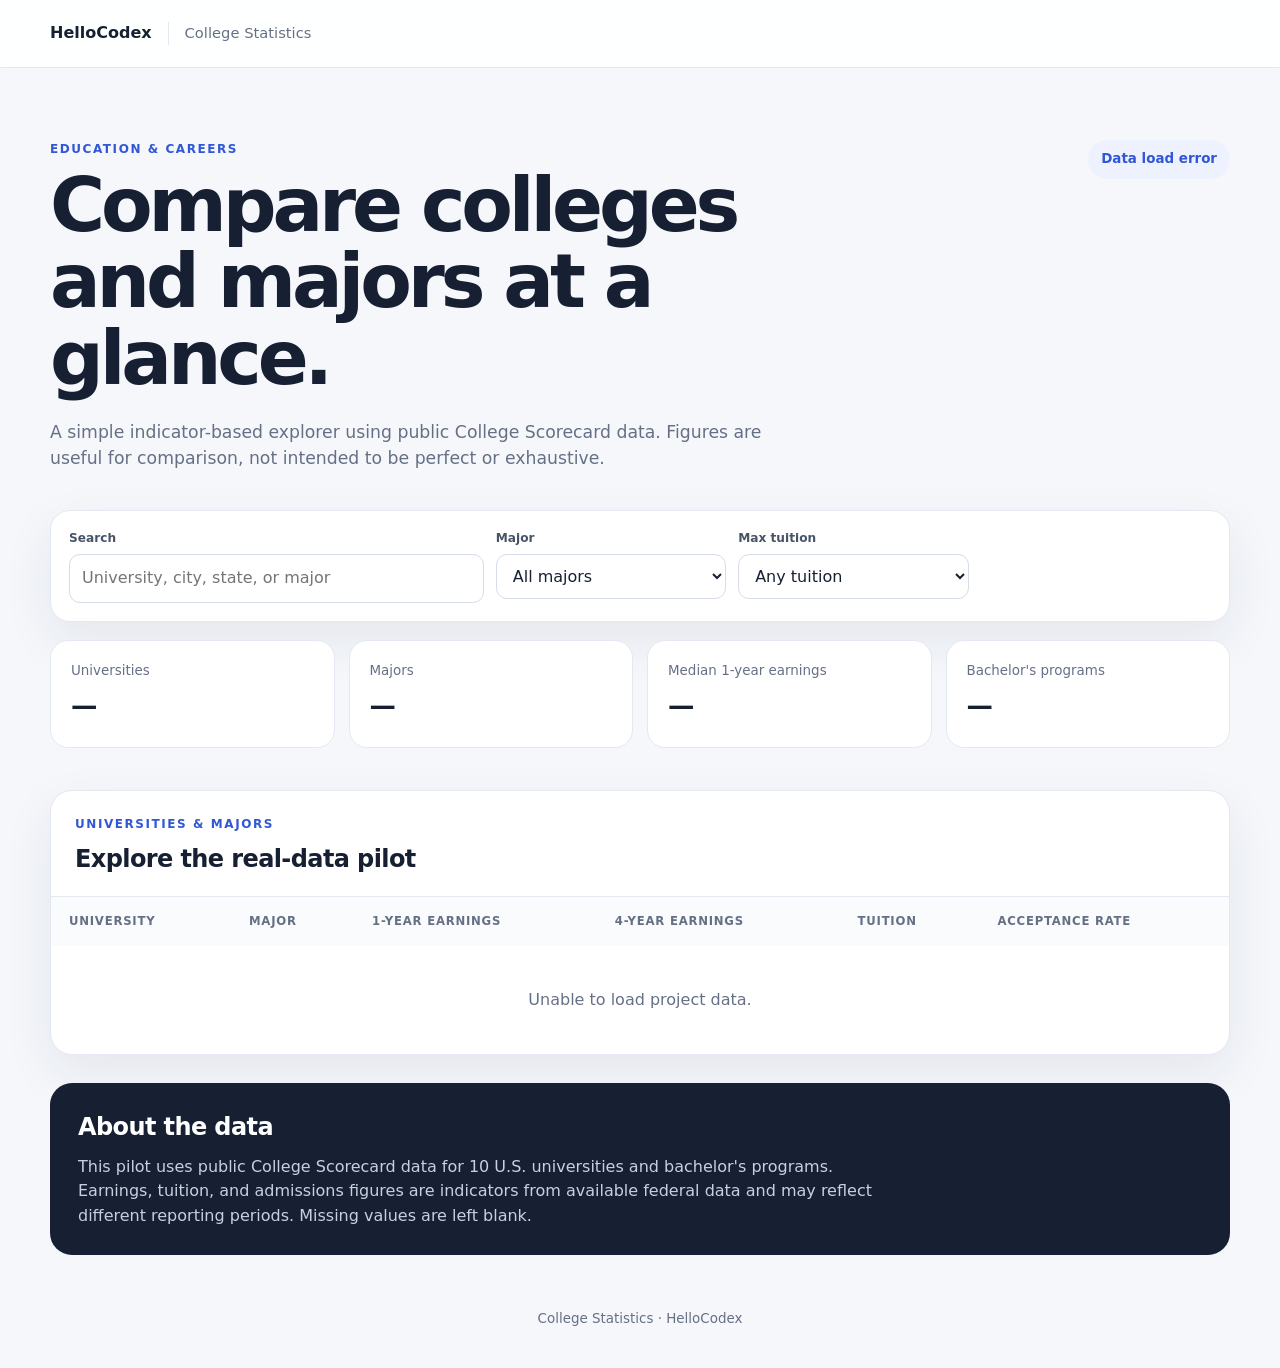
==== projects/college-statistics/index.html @ 293423d2 "Simplify College Statistics UI for real pilot data" ====
<!DOCTYPE html>
<html lang="en">
<head>
  <meta charset="UTF-8" />
  <meta name="viewport" content="width=device-width, initial-scale=1.0" />
  <meta name="description" content="College Statistics — explore universities, majors, earnings, costs, and admissions." />
  <title>College Statistics | HelloCodex</title>
  <link rel="stylesheet" href="css/main.css" />
  <link rel="stylesheet" href="css/components.css" />
</head>
<body>
  <header class="topbar"><a class="brand" href="../../">HelloCodex</a><span class="project-label">College Statistics</span></header>
  <main class="shell">
    <section class="hero">
      <div><p class="eyebrow">Education & Careers</p><h1>Compare colleges and majors at a glance.</h1><p class="hero-copy">A simple indicator-based explorer using public College Scorecard data. Figures are useful for comparison, not intended to be perfect or exhaustive.</p></div>
      <div class="hero-badge" id="dataBadge">Loading data…</div>
    </section>

    <section class="filters" aria-label="Filters and search">
      <label class="search-field"><span>Search</span><input id="searchInput" type="search" placeholder="University, city, state, or major" autocomplete="off" /></label>
      <label><span>Major</span><select id="majorFilter"><option value="all">All majors</option></select></label>
      <label><span>Max tuition</span><select id="tuitionFilter"><option value="all">Any tuition</option><option value="30000">Up to $30k</option><option value="50000">Up to $50k</option><option value="70000">Up to $70k</option></select></label>
    </section>

    <section class="summary-grid" aria-label="Dataset summary">
      <article><span>Universities</span><strong id="universityCount">—</strong></article><article><span>Majors</span><strong id="majorCount">—</strong></article><article><span>Median 1-year earnings</span><strong id="medianSalary">—</strong></article><article><span>Bachelor's programs</span><strong id="programCount">—</strong></article>
    </section>

    <section class="results-section"><div class="section-heading"><div><p class="eyebrow">Universities & majors</p><h2>Explore the real-data pilot</h2></div><p id="resultCount" class="result-count"></p></div><div class="table-wrap"><table><thead><tr><th>University</th><th>Major</th><th>1-year earnings</th><th>4-year earnings</th><th>Tuition</th><th>Acceptance rate</th></tr></thead><tbody id="resultsBody"></tbody></table></div><div id="emptyState" class="empty-state" hidden>No records match these filters.</div></section>

    <section class="data-note"><h2>About the data</h2><p>This pilot uses public College Scorecard data for 10 U.S. universities and bachelor's programs. Earnings, tuition, and admissions figures are indicators from available federal data and may reflect different reporting periods. Missing values are left blank.</p></section>
  </main>
  <footer>College Statistics · HelloCodex</footer>
  <script type="module" src="js/app.js"></script>
</body>
</html>
---- projects/college-statistics/css/main.css ----
:root{--bg:#f5f7fb;--surface:#fff;--text:#172033;--muted:#667085;--line:#e4e8f0;--accent:#3157d5;--accent-soft:#eef2ff;--success:#16794b;--shadow:0 18px 50px rgba(31,42,68,.08)}*{box-sizing:border-box}html{scroll-behavior:smooth}body{margin:0;background:var(--bg);color:var(--text);font-family:Inter,ui-sans-serif,system-ui,-apple-system,BlinkMacSystemFont,"Segoe UI",sans-serif;line-height:1.55}.topbar{height:68px;display:flex;align-items:center;gap:16px;padding:0 max(24px,calc((100vw - 1180px)/2));background:rgba(255,255,255,.9);border-bottom:1px solid var(--line);position:sticky;top:0;z-index:10;backdrop-filter:blur(14px)}.brand{font-weight:800;color:var(--text);text-decoration:none}.project-label{color:var(--muted);font-size:.92rem;border-left:1px solid var(--line);padding-left:16px}.shell{width:min(1180px,calc(100% - 32px));margin:0 auto}.hero{display:grid;grid-template-columns:1fr auto;gap:36px;align-items:end;padding:72px 0 38px}.eyebrow{margin:0 0 8px;text-transform:uppercase;letter-spacing:.13em;font-size:.75rem;font-weight:800;color:var(--accent)}h1{font-size:clamp(2.35rem,6vw,4.7rem);line-height:1.02;letter-spacing:-.055em;margin:0;max-width:820px}.hero-copy{max-width:760px;color:var(--muted);font-size:1.08rem;margin:22px 0 0}footer{text-align:center;color:var(--muted);font-size:.84rem;padding:0 20px 38px}@media(max-width:850px){.hero{grid-template-columns:1fr;padding-top:48px}}@media(max-width:520px){.shell{width:min(100% - 22px,1180px)}.topbar{padding:0 16px}.project-label{display:none}.hero{padding-top:36px;gap:18px}}
---- projects/college-statistics/css/components.css ----
.hero-badge{align-self:start;background:var(--accent-soft);color:var(--accent);font-size:.84rem;font-weight:800;padding:9px 13px;border-radius:999px}.filters{display:grid;grid-template-columns:1.8fr repeat(3,1fr);gap:12px;background:var(--surface);padding:18px;border:1px solid var(--line);border-radius:20px;box-shadow:var(--shadow)}label span{display:block;font-size:.76rem;font-weight:800;color:#475467;margin:0 0 6px}input,select{width:100%;border:1px solid #d6dce8;border-radius:11px;padding:11px 12px;background:#fff;color:var(--text);font:inherit;outline:none}input:focus,select:focus{border-color:var(--accent);box-shadow:0 0 0 3px rgba(49,87,213,.12)}.summary-grid{display:grid;grid-template-columns:repeat(4,1fr);gap:14px;margin:18px 0 42px}.summary-grid article{background:var(--surface);border:1px solid var(--line);border-radius:18px;padding:20px}.summary-grid span{display:block;color:var(--muted);font-size:.84rem}.summary-grid strong{display:block;margin-top:4px;font-size:1.65rem;letter-spacing:-.035em}.results-section{background:var(--surface);border:1px solid var(--line);border-radius:22px;overflow:hidden;box-shadow:var(--shadow)}.section-heading{display:flex;align-items:end;justify-content:space-between;gap:20px;padding:24px 24px 18px}.section-heading h2,.data-note h2{margin:0;font-size:1.5rem;letter-spacing:-.025em}.result-count{margin:0;color:var(--muted);font-size:.9rem}.table-wrap{overflow:auto;max-height:720px}table{width:100%;border-collapse:collapse;min-width:920px}thead{position:sticky;top:0;z-index:1}th,td{text-align:left;padding:15px 18px;border-top:1px solid var(--line)}th{font-size:.73rem;text-transform:uppercase;letter-spacing:.065em;color:#667085;background:#fafbfc}td{font-size:.92rem}td:first-child{font-weight:750}.metric{font-variant-numeric:tabular-nums}.employment{color:var(--success);font-weight:700}.empty-state{text-align:center;padding:42px 20px;color:var(--muted)}.data-note{margin:28px 0 54px;padding:26px 28px;background:#172033;color:#fff;border-radius:22px}.data-note p{margin:8px 0 0;color:#c8d0df;max-width:820px}.data-note code{background:rgba(255,255,255,.1);padding:2px 6px;border-radius:6px}@media(max-width:850px){.filters{grid-template-columns:1fr 1fr}.search-field{grid-column:1/-1}.summary-grid{grid-template-columns:1fr 1fr}}@media(max-width:520px){.filters{grid-template-columns:1fr;padding:14px}.search-field{grid-column:auto}.summary-grid{gap:10px}.summary-grid article{padding:16px}.summary-grid strong{font-size:1.35rem}.section-heading{align-items:flex-start;flex-direction:column}.data-note{padding:22px}}
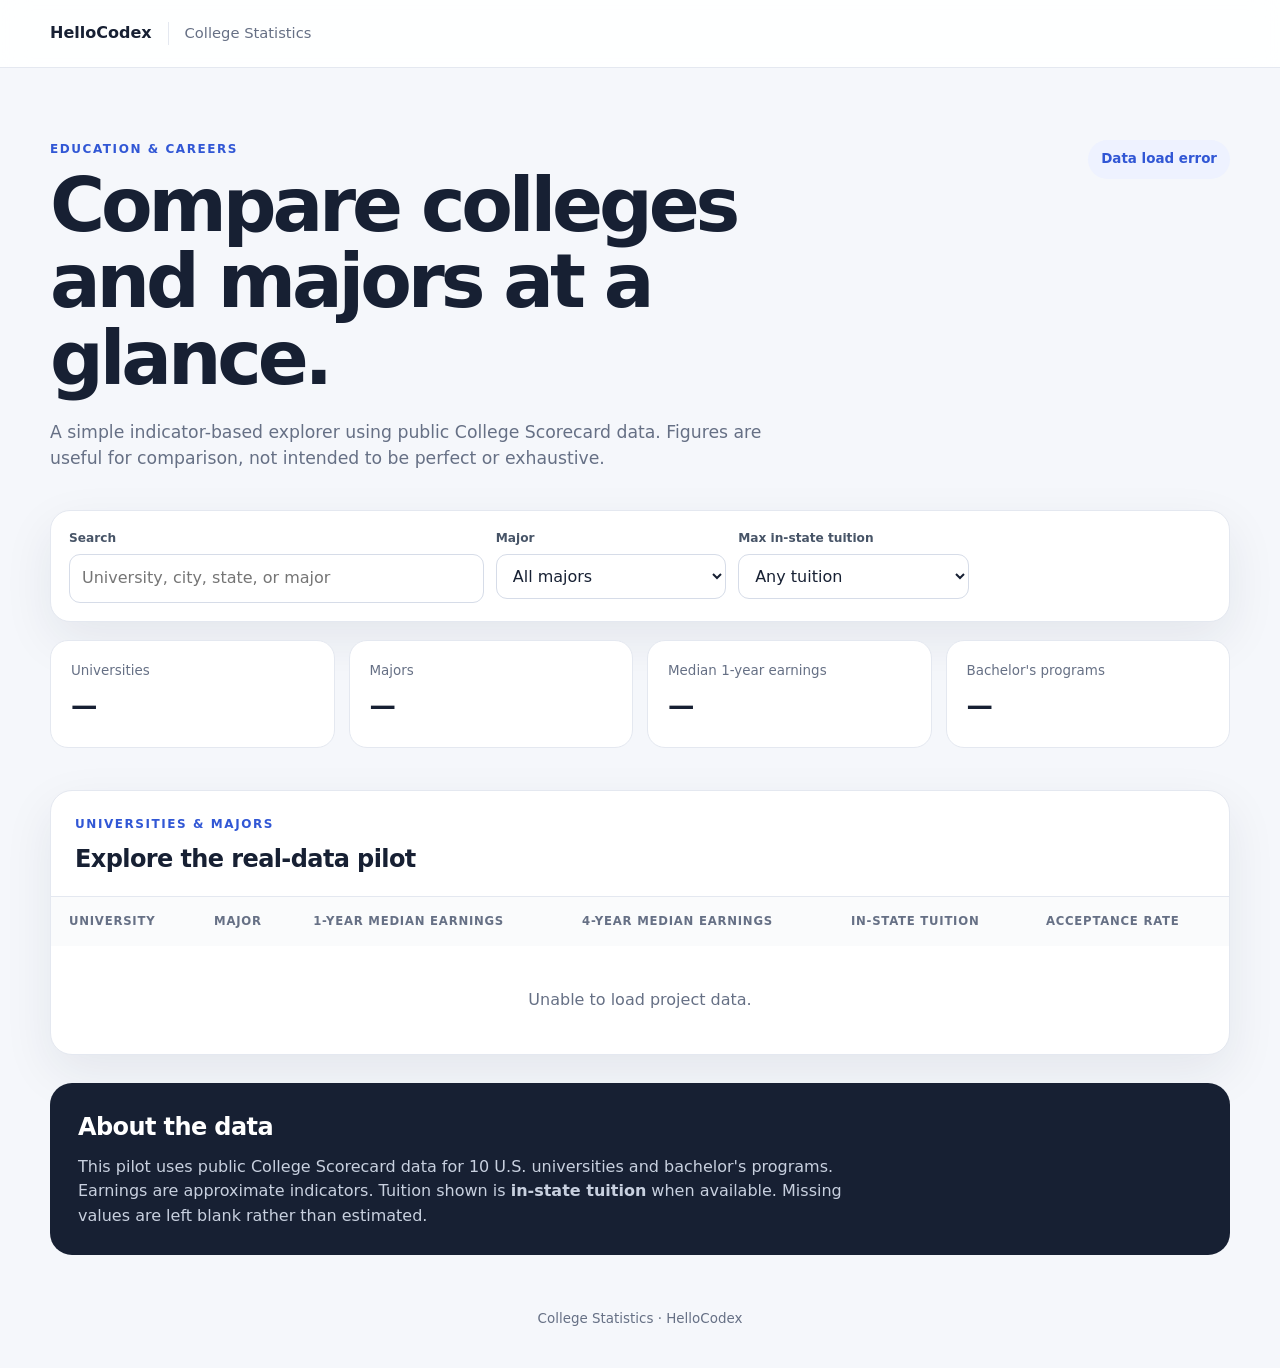
==== commit 8cd6813b: "Clarify earnings and in-state tuition labels" ====
--- a/projects/college-statistics/index.html
+++ b/projects/college-statistics/index.html
@@ -19,16 +19,16 @@
     <section class="filters" aria-label="Filters and search">
       <label class="search-field"><span>Search</span><input id="searchInput" type="search" placeholder="University, city, state, or major" autocomplete="off" /></label>
       <label><span>Major</span><select id="majorFilter"><option value="all">All majors</option></select></label>
-      <label><span>Max tuition</span><select id="tuitionFilter"><option value="all">Any tuition</option><option value="30000">Up to $30k</option><option value="50000">Up to $50k</option><option value="70000">Up to $70k</option></select></label>
+      <label><span>Max in-state tuition</span><select id="tuitionFilter"><option value="all">Any tuition</option><option value="30000">Up to $30k</option><option value="50000">Up to $50k</option><option value="70000">Up to $70k</option></select></label>
     </section>
 
     <section class="summary-grid" aria-label="Dataset summary">
       <article><span>Universities</span><strong id="universityCount">—</strong></article><article><span>Majors</span><strong id="majorCount">—</strong></article><article><span>Median 1-year earnings</span><strong id="medianSalary">—</strong></article><article><span>Bachelor's programs</span><strong id="programCount">—</strong></article>
     </section>
 
-    <section class="results-section"><div class="section-heading"><div><p class="eyebrow">Universities & majors</p><h2>Explore the real-data pilot</h2></div><p id="resultCount" class="result-count"></p></div><div class="table-wrap"><table><thead><tr><th>University</th><th>Major</th><th>1-year earnings</th><th>4-year earnings</th><th>Tuition</th><th>Acceptance rate</th></tr></thead><tbody id="resultsBody"></tbody></table></div><div id="emptyState" class="empty-state" hidden>No records match these filters.</div></section>
+    <section class="results-section"><div class="section-heading"><div><p class="eyebrow">Universities & majors</p><h2>Explore the real-data pilot</h2></div><p id="resultCount" class="result-count"></p></div><div class="table-wrap"><table><thead><tr><th>University</th><th>Major</th><th>1-year median earnings</th><th>4-year median earnings</th><th>In-state tuition</th><th>Acceptance rate</th></tr></thead><tbody id="resultsBody"></tbody></table></div><div id="emptyState" class="empty-state" hidden>No records match these filters.</div></section>
 
-    <section class="data-note"><h2>About the data</h2><p>This pilot uses public College Scorecard data for 10 U.S. universities and bachelor's programs. Earnings, tuition, and admissions figures are indicators from available federal data and may reflect different reporting periods. Missing values are left blank.</p></section>
+    <section class="data-note"><h2>About the data</h2><p>This pilot uses public College Scorecard data for 10 U.S. universities and bachelor's programs. Earnings are approximate indicators. Tuition shown is <strong>in-state tuition</strong> when available. Missing values are left blank rather than estimated.</p></section>
   </main>
   <footer>College Statistics · HelloCodex</footer>
   <script type="module" src="js/app.js"></script>
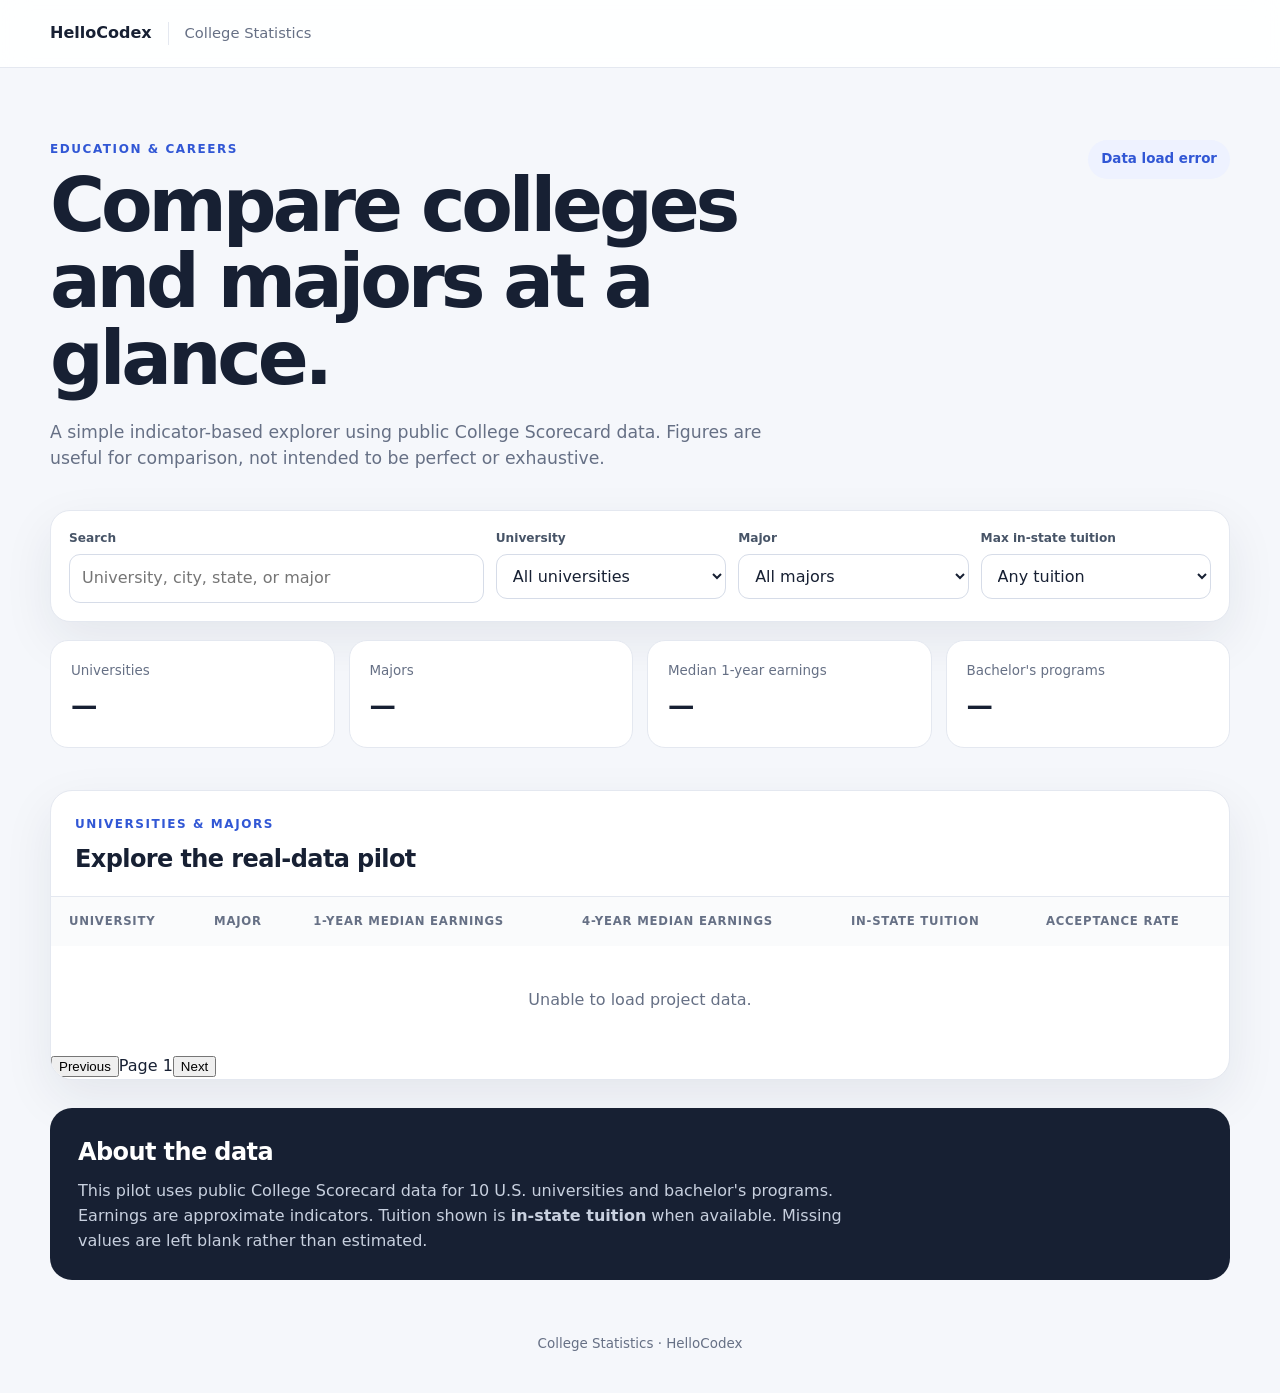
==== commit 4265810c: "Improve College Statistics browsing" ====
--- a/projects/college-statistics/index.html
+++ b/projects/college-statistics/index.html
@@ -18,6 +18,7 @@
 
     <section class="filters" aria-label="Filters and search">
       <label class="search-field"><span>Search</span><input id="searchInput" type="search" placeholder="University, city, state, or major" autocomplete="off" /></label>
+      <label><span>University</span><select id="universityFilter"><option value="all">All universities</option></select></label>
       <label><span>Major</span><select id="majorFilter"><option value="all">All majors</option></select></label>
       <label><span>Max in-state tuition</span><select id="tuitionFilter"><option value="all">Any tuition</option><option value="30000">Up to $30k</option><option value="50000">Up to $50k</option><option value="70000">Up to $70k</option></select></label>
     </section>
@@ -26,7 +27,7 @@
       <article><span>Universities</span><strong id="universityCount">—</strong></article><article><span>Majors</span><strong id="majorCount">—</strong></article><article><span>Median 1-year earnings</span><strong id="medianSalary">—</strong></article><article><span>Bachelor's programs</span><strong id="programCount">—</strong></article>
     </section>
 
-    <section class="results-section"><div class="section-heading"><div><p class="eyebrow">Universities & majors</p><h2>Explore the real-data pilot</h2></div><p id="resultCount" class="result-count"></p></div><div class="table-wrap"><table><thead><tr><th>University</th><th>Major</th><th>1-year median earnings</th><th>4-year median earnings</th><th>In-state tuition</th><th>Acceptance rate</th></tr></thead><tbody id="resultsBody"></tbody></table></div><div id="emptyState" class="empty-state" hidden>No records match these filters.</div></section>
+    <section class="results-section"><div class="section-heading"><div><p class="eyebrow">Universities & majors</p><h2>Explore the real-data pilot</h2></div><p id="resultCount" class="result-count"></p></div><div class="table-wrap"><table><thead><tr><th>University</th><th>Major</th><th>1-year median earnings</th><th>4-year median earnings</th><th>In-state tuition</th><th>Acceptance rate</th></tr></thead><tbody id="resultsBody"></tbody></table></div><div id="emptyState" class="empty-state" hidden>No records match these filters.</div><div class="pagination" id="pagination"><button id="prevPage" type="button">Previous</button><span id="pageInfo">Page 1</span><button id="nextPage" type="button">Next</button></div></section>
 
     <section class="data-note"><h2>About the data</h2><p>This pilot uses public College Scorecard data for 10 U.S. universities and bachelor's programs. Earnings are approximate indicators. Tuition shown is <strong>in-state tuition</strong> when available. Missing values are left blank rather than estimated.</p></section>
   </main>
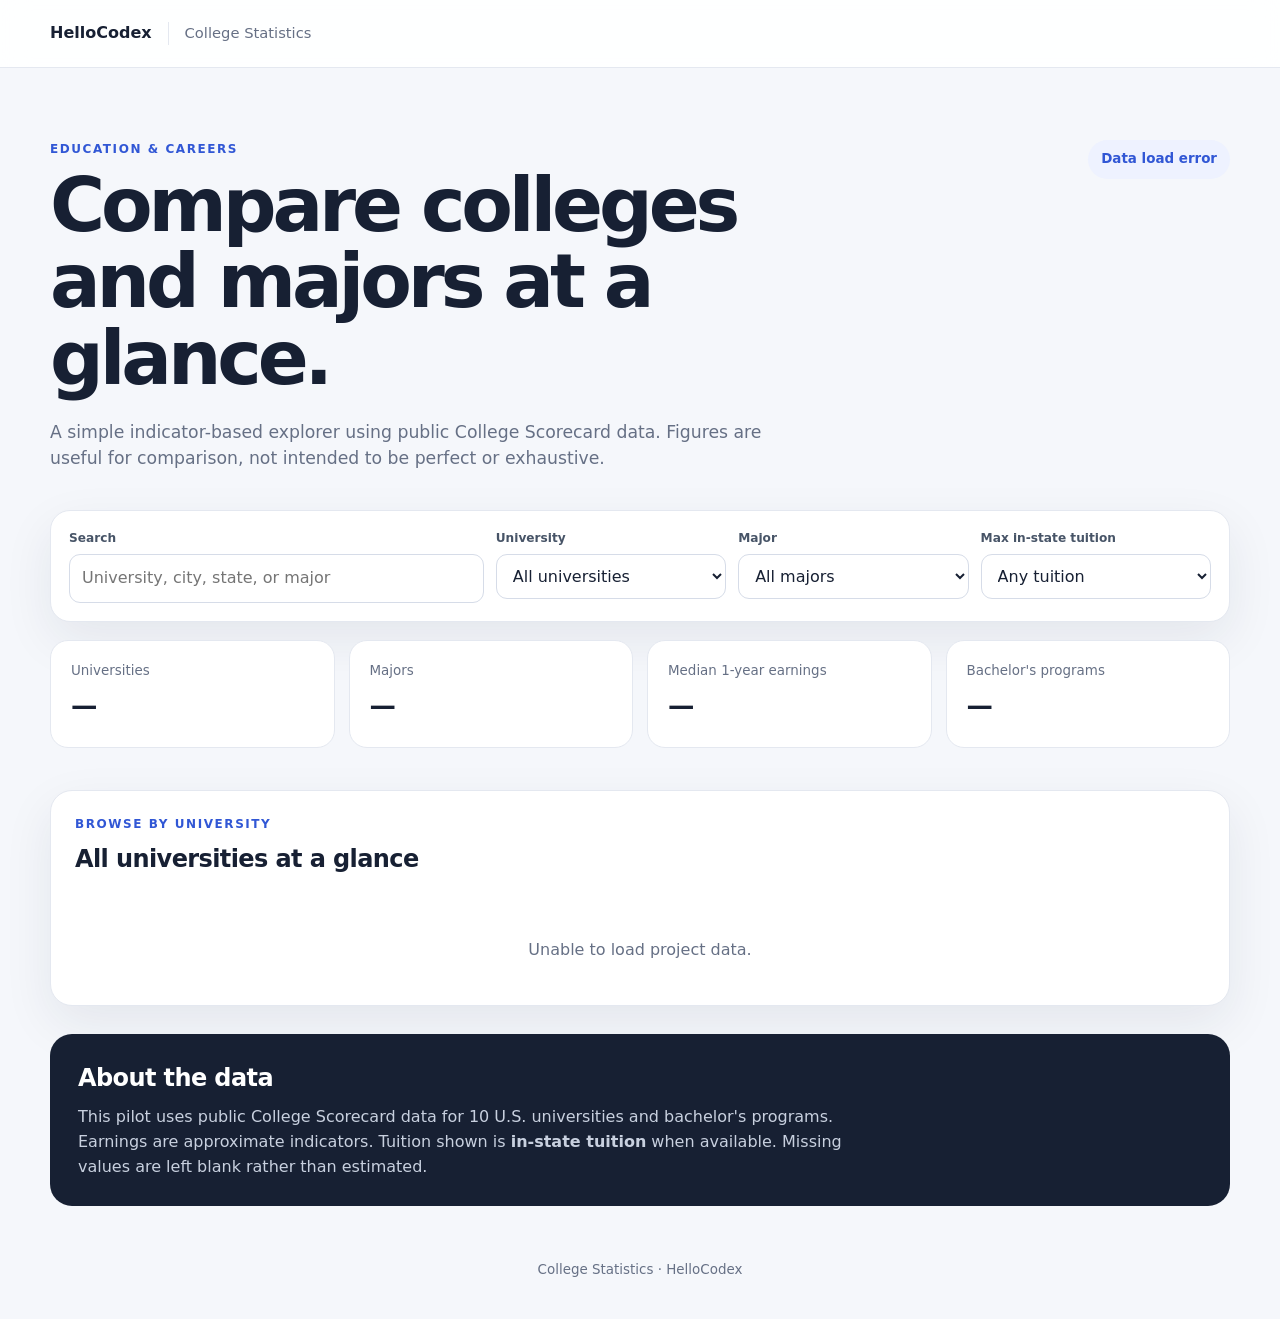
==== commit 02e64773: "Group College Statistics by university" ====
--- a/projects/college-statistics/index.html
+++ b/projects/college-statistics/index.html
@@ -27,7 +27,11 @@
       <article><span>Universities</span><strong id="universityCount">—</strong></article><article><span>Majors</span><strong id="majorCount">—</strong></article><article><span>Median 1-year earnings</span><strong id="medianSalary">—</strong></article><article><span>Bachelor's programs</span><strong id="programCount">—</strong></article>
     </section>
 
-    <section class="results-section"><div class="section-heading"><div><p class="eyebrow">Universities & majors</p><h2>Explore the real-data pilot</h2></div><p id="resultCount" class="result-count"></p></div><div class="table-wrap"><table><thead><tr><th>University</th><th>Major</th><th>1-year median earnings</th><th>4-year median earnings</th><th>In-state tuition</th><th>Acceptance rate</th></tr></thead><tbody id="resultsBody"></tbody></table></div><div id="emptyState" class="empty-state" hidden>No records match these filters.</div><div class="pagination" id="pagination"><button id="prevPage" type="button">Previous</button><span id="pageInfo">Page 1</span><button id="nextPage" type="button">Next</button></div></section>
+    <section class="results-section">
+      <div class="section-heading"><div><p class="eyebrow">Browse by university</p><h2>All universities at a glance</h2></div><p id="resultCount" class="result-count"></p></div>
+      <div id="universityGroups" class="university-groups"></div>
+      <div id="emptyState" class="empty-state" hidden>No records match these filters.</div>
+    </section>
 
     <section class="data-note"><h2>About the data</h2><p>This pilot uses public College Scorecard data for 10 U.S. universities and bachelor's programs. Earnings are approximate indicators. Tuition shown is <strong>in-state tuition</strong> when available. Missing values are left blank rather than estimated.</p></section>
   </main>
--- a/projects/college-statistics/css/components.css
+++ b/projects/college-statistics/css/components.css
@@ -1 +1 @@
-.hero-badge{align-self:start;background:var(--accent-soft);color:var(--accent);font-size:.84rem;font-weight:800;padding:9px 13px;border-radius:999px}.filters{display:grid;grid-template-columns:1.8fr repeat(3,1fr);gap:12px;background:var(--surface);padding:18px;border:1px solid var(--line);border-radius:20px;box-shadow:var(--shadow)}label span{display:block;font-size:.76rem;font-weight:800;color:#475467;margin:0 0 6px}input,select{width:100%;border:1px solid #d6dce8;border-radius:11px;padding:11px 12px;background:#fff;color:var(--text);font:inherit;outline:none}input:focus,select:focus{border-color:var(--accent);box-shadow:0 0 0 3px rgba(49,87,213,.12)}.summary-grid{display:grid;grid-template-columns:repeat(4,1fr);gap:14px;margin:18px 0 42px}.summary-grid article{background:var(--surface);border:1px solid var(--line);border-radius:18px;padding:20px}.summary-grid span{display:block;color:var(--muted);font-size:.84rem}.summary-grid strong{display:block;margin-top:4px;font-size:1.65rem;letter-spacing:-.035em}.results-section{background:var(--surface);border:1px solid var(--line);border-radius:22px;overflow:hidden;box-shadow:var(--shadow)}.section-heading{display:flex;align-items:end;justify-content:space-between;gap:20px;padding:24px 24px 18px}.section-heading h2,.data-note h2{margin:0;font-size:1.5rem;letter-spacing:-.025em}.result-count{margin:0;color:var(--muted);font-size:.9rem}.table-wrap{overflow:auto;max-height:720px}table{width:100%;border-collapse:collapse;min-width:920px}thead{position:sticky;top:0;z-index:1}th,td{text-align:left;padding:15px 18px;border-top:1px solid var(--line)}th{font-size:.73rem;text-transform:uppercase;letter-spacing:.065em;color:#667085;background:#fafbfc}td{font-size:.92rem}td:first-child{font-weight:750}.metric{font-variant-numeric:tabular-nums}.employment{color:var(--success);font-weight:700}.empty-state{text-align:center;padding:42px 20px;color:var(--muted)}.data-note{margin:28px 0 54px;padding:26px 28px;background:#172033;color:#fff;border-radius:22px}.data-note p{margin:8px 0 0;color:#c8d0df;max-width:820px}.data-note code{background:rgba(255,255,255,.1);padding:2px 6px;border-radius:6px}@media(max-width:850px){.filters{grid-template-columns:1fr 1fr}.search-field{grid-column:1/-1}.summary-grid{grid-template-columns:1fr 1fr}}@media(max-width:520px){.filters{grid-template-columns:1fr;padding:14px}.search-field{grid-column:auto}.summary-grid{gap:10px}.summary-grid article{padding:16px}.summary-grid strong{font-size:1.35rem}.section-heading{align-items:flex-start;flex-direction:column}.data-note{padding:22px}}
+.hero-badge{align-self:start;background:var(--accent-soft);color:var(--accent);font-size:.84rem;font-weight:800;padding:9px 13px;border-radius:999px}.filters{display:grid;grid-template-columns:1.8fr repeat(3,1fr);gap:12px;background:var(--surface);padding:18px;border:1px solid var(--line);border-radius:20px;box-shadow:var(--shadow)}label span{display:block;font-size:.76rem;font-weight:800;color:#475467;margin:0 0 6px}input,select{width:100%;border:1px solid #d6dce8;border-radius:11px;padding:11px 12px;background:#fff;color:var(--text);font:inherit;outline:none}input:focus,select:focus{border-color:var(--accent);box-shadow:0 0 0 3px rgba(49,87,213,.12)}.summary-grid{display:grid;grid-template-columns:repeat(4,1fr);gap:14px;margin:18px 0 42px}.summary-grid article{background:var(--surface);border:1px solid var(--line);border-radius:18px;padding:20px}.summary-grid span{display:block;color:var(--muted);font-size:.84rem}.summary-grid strong{display:block;margin-top:4px;font-size:1.65rem;letter-spacing:-.035em}.results-section{background:var(--surface);border:1px solid var(--line);border-radius:22px;overflow:hidden;box-shadow:var(--shadow)}.section-heading{display:flex;align-items:end;justify-content:space-between;gap:20px;padding:24px 24px 18px}.section-heading h2,.data-note h2{margin:0;font-size:1.5rem;letter-spacing:-.025em}.result-count{margin:0;color:var(--muted);font-size:.9rem}.table-wrap{overflow:auto}table{width:100%;border-collapse:collapse;min-width:920px}thead{position:sticky;top:0;z-index:1}th,td{text-align:left;padding:15px 18px;border-top:1px solid var(--line)}th{font-size:.73rem;text-transform:uppercase;letter-spacing:.065em;color:#667085;background:#fafbfc}td{font-size:.92rem}td:first-child{font-weight:750}.metric{font-variant-numeric:tabular-nums}.employment{color:var(--success);font-weight:700}.empty-state{text-align:center;padding:42px 20px;color:var(--muted)}.pagination{display:flex;align-items:center;justify-content:center;gap:14px;padding:16px 20px;border-top:1px solid var(--line);background:#fafbfc}.pagination button{border:1px solid #d6dce8;background:#fff;color:var(--text);border-radius:10px;padding:9px 14px;font:inherit;font-weight:700;cursor:pointer}.pagination button:disabled{opacity:.45;cursor:default}.pagination span{color:var(--muted);font-size:.9rem}.data-note{margin:28px 0 54px;padding:26px 28px;background:#172033;color:#fff;border-radius:22px}.data-note p{margin:8px 0 0;color:#c8d0df;max-width:820px}.data-note code{background:rgba(255,255,255,.1);padding:2px 6px;border-radius:6px}@media(max-width:850px){.filters{grid-template-columns:1fr 1fr}.search-field{grid-column:1/-1}.summary-grid{grid-template-columns:1fr 1fr}}@media(max-width:520px){.filters{grid-template-columns:1fr;padding:14px}.search-field{grid-column:auto}.summary-grid{gap:10px}.summary-grid article{padding:16px}.summary-grid strong{font-size:1.35rem}.section-heading{align-items:flex-start;flex-direction:column}.pagination{justify-content:space-between;gap:8px}.data-note{padding:22px}}
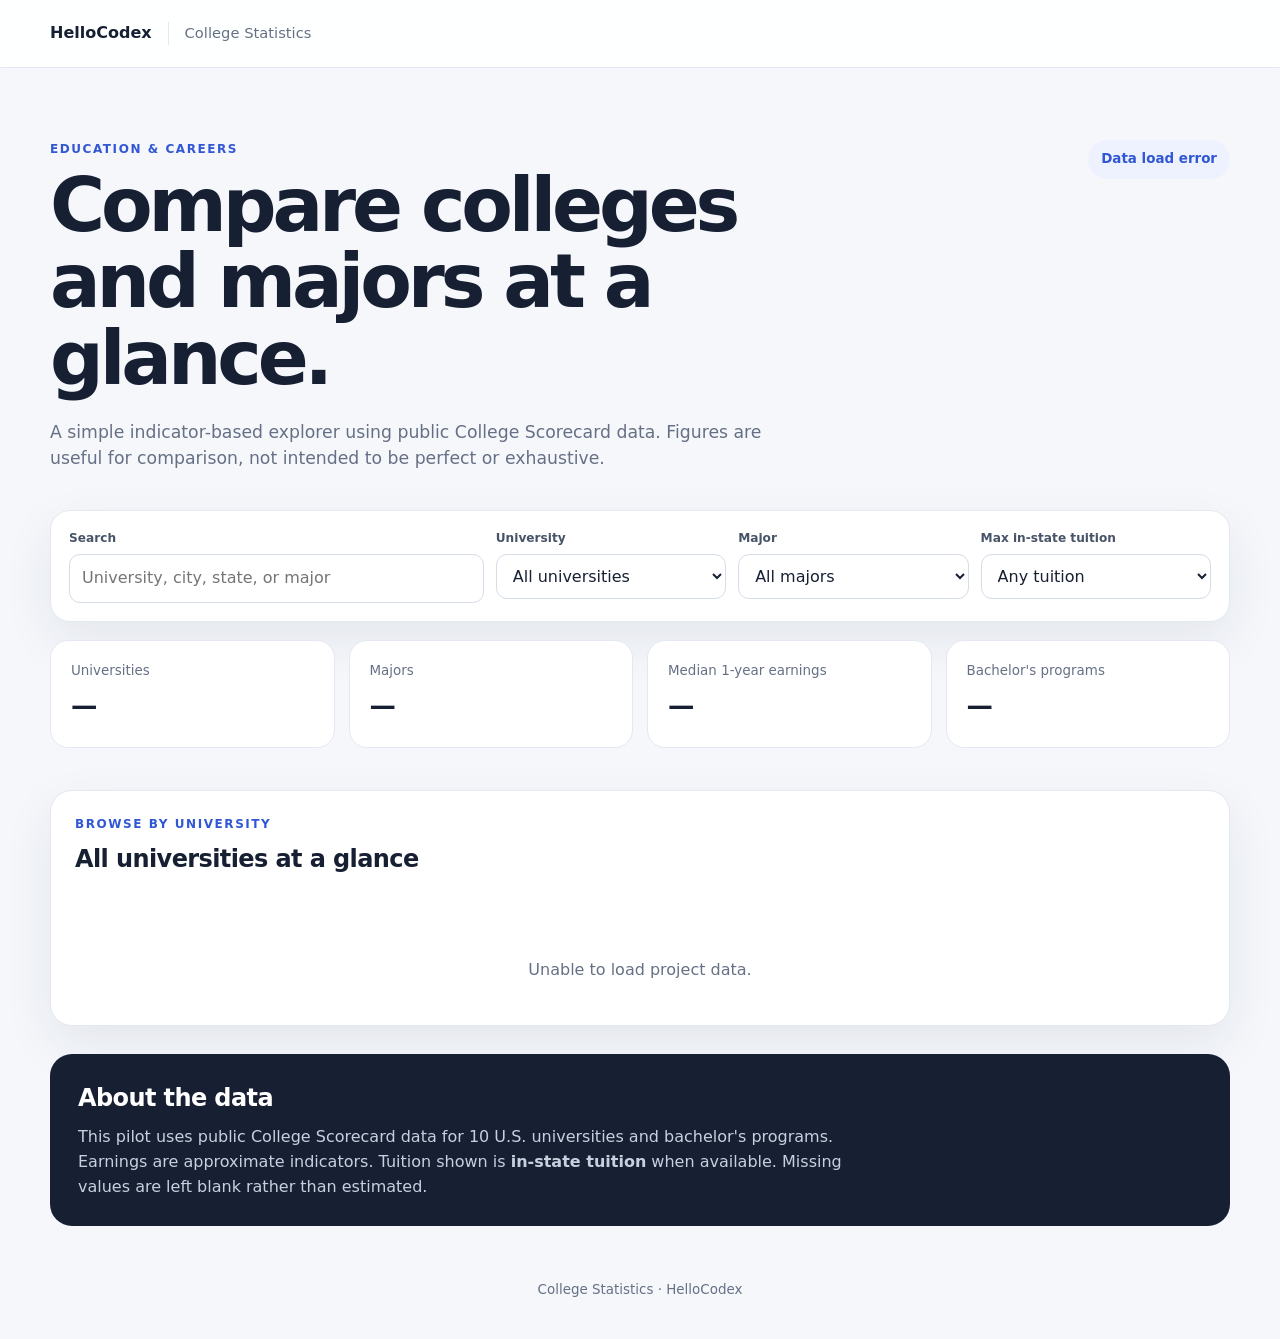
==== commit 2b408605: "Fix College Statistics stale JS cache" ====
--- a/projects/college-statistics/index.html
+++ b/projects/college-statistics/index.html
@@ -5,8 +5,8 @@
   <meta name="viewport" content="width=device-width, initial-scale=1.0" />
   <meta name="description" content="College Statistics — explore universities, majors, earnings, costs, and admissions." />
   <title>College Statistics | HelloCodex</title>
-  <link rel="stylesheet" href="css/main.css" />
-  <link rel="stylesheet" href="css/components.css" />
+  <link rel="stylesheet" href="css/main.css?v=20260830-2" />
+  <link rel="stylesheet" href="css/components.css?v=20260830-2" />
 </head>
 <body>
   <header class="topbar"><a class="brand" href="../../">HelloCodex</a><span class="project-label">College Statistics</span></header>
@@ -36,6 +36,6 @@
     <section class="data-note"><h2>About the data</h2><p>This pilot uses public College Scorecard data for 10 U.S. universities and bachelor's programs. Earnings are approximate indicators. Tuition shown is <strong>in-state tuition</strong> when available. Missing values are left blank rather than estimated.</p></section>
   </main>
   <footer>College Statistics · HelloCodex</footer>
-  <script type="module" src="js/app.js"></script>
+  <script type="module" src="js/app.js?v=20260830-2"></script>
 </body>
 </html>
--- a/projects/college-statistics/css/components.css
+++ b/projects/college-statistics/css/components.css
@@ -1 +1 @@
-.hero-badge{align-self:start;background:var(--accent-soft);color:var(--accent);font-size:.84rem;font-weight:800;padding:9px 13px;border-radius:999px}.filters{display:grid;grid-template-columns:1.8fr repeat(3,1fr);gap:12px;background:var(--surface);padding:18px;border:1px solid var(--line);border-radius:20px;box-shadow:var(--shadow)}label span{display:block;font-size:.76rem;font-weight:800;color:#475467;margin:0 0 6px}input,select{width:100%;border:1px solid #d6dce8;border-radius:11px;padding:11px 12px;background:#fff;color:var(--text);font:inherit;outline:none}input:focus,select:focus{border-color:var(--accent);box-shadow:0 0 0 3px rgba(49,87,213,.12)}.summary-grid{display:grid;grid-template-columns:repeat(4,1fr);gap:14px;margin:18px 0 42px}.summary-grid article{background:var(--surface);border:1px solid var(--line);border-radius:18px;padding:20px}.summary-grid span{display:block;color:var(--muted);font-size:.84rem}.summary-grid strong{display:block;margin-top:4px;font-size:1.65rem;letter-spacing:-.035em}.results-section{background:var(--surface);border:1px solid var(--line);border-radius:22px;overflow:hidden;box-shadow:var(--shadow)}.section-heading{display:flex;align-items:end;justify-content:space-between;gap:20px;padding:24px 24px 18px}.section-heading h2,.data-note h2{margin:0;font-size:1.5rem;letter-spacing:-.025em}.result-count{margin:0;color:var(--muted);font-size:.9rem}.table-wrap{overflow:auto}table{width:100%;border-collapse:collapse;min-width:920px}thead{position:sticky;top:0;z-index:1}th,td{text-align:left;padding:15px 18px;border-top:1px solid var(--line)}th{font-size:.73rem;text-transform:uppercase;letter-spacing:.065em;color:#667085;background:#fafbfc}td{font-size:.92rem}td:first-child{font-weight:750}.metric{font-variant-numeric:tabular-nums}.employment{color:var(--success);font-weight:700}.empty-state{text-align:center;padding:42px 20px;color:var(--muted)}.pagination{display:flex;align-items:center;justify-content:center;gap:14px;padding:16px 20px;border-top:1px solid var(--line);background:#fafbfc}.pagination button{border:1px solid #d6dce8;background:#fff;color:var(--text);border-radius:10px;padding:9px 14px;font:inherit;font-weight:700;cursor:pointer}.pagination button:disabled{opacity:.45;cursor:default}.pagination span{color:var(--muted);font-size:.9rem}.data-note{margin:28px 0 54px;padding:26px 28px;background:#172033;color:#fff;border-radius:22px}.data-note p{margin:8px 0 0;color:#c8d0df;max-width:820px}.data-note code{background:rgba(255,255,255,.1);padding:2px 6px;border-radius:6px}@media(max-width:850px){.filters{grid-template-columns:1fr 1fr}.search-field{grid-column:1/-1}.summary-grid{grid-template-columns:1fr 1fr}}@media(max-width:520px){.filters{grid-template-columns:1fr;padding:14px}.search-field{grid-column:auto}.summary-grid{gap:10px}.summary-grid article{padding:16px}.summary-grid strong{font-size:1.35rem}.section-heading{align-items:flex-start;flex-direction:column}.pagination{justify-content:space-between;gap:8px}.data-note{padding:22px}}
+.hero-badge{align-self:start;background:var(--accent-soft);color:var(--accent);font-size:.84rem;font-weight:800;padding:9px 13px;border-radius:999px}.filters{display:grid;grid-template-columns:1.8fr repeat(3,1fr);gap:12px;background:var(--surface);padding:18px;border:1px solid var(--line);border-radius:20px;box-shadow:var(--shadow)}label span{display:block;font-size:.76rem;font-weight:800;color:#475467;margin:0 0 6px}input,select{width:100%;border:1px solid #d6dce8;border-radius:11px;padding:11px 12px;background:#fff;color:var(--text);font:inherit;outline:none}input:focus,select:focus{border-color:var(--accent);box-shadow:0 0 0 3px rgba(49,87,213,.12)}.summary-grid{display:grid;grid-template-columns:repeat(4,1fr);gap:14px;margin:18px 0 42px}.summary-grid article{background:var(--surface);border:1px solid var(--line);border-radius:18px;padding:20px}.summary-grid span{display:block;color:var(--muted);font-size:.84rem}.summary-grid strong{display:block;margin-top:4px;font-size:1.65rem;letter-spacing:-.035em}.results-section{background:var(--surface);border:1px solid var(--line);border-radius:22px;overflow:hidden;box-shadow:var(--shadow)}.section-heading{display:flex;align-items:end;justify-content:space-between;gap:20px;padding:24px 24px 18px}.section-heading h2,.data-note h2{margin:0;font-size:1.5rem;letter-spacing:-.025em}.result-count{margin:0;color:var(--muted);font-size:.9rem}.university-groups{display:grid;gap:12px;padding:0 18px 20px}.university-card{border:1px solid var(--line);border-radius:16px;background:#fff;overflow:hidden}.university-card summary{list-style:none;display:grid;grid-template-columns:minmax(220px,1.4fr) 3fr auto;gap:18px;align-items:center;padding:18px 20px;cursor:pointer}.university-card summary::-webkit-details-marker{display:none}.university-main strong{display:block;font-size:1rem}.university-main span{display:block;margin-top:3px;color:var(--muted);font-size:.84rem}.university-stats{display:grid;grid-template-columns:repeat(4,minmax(110px,1fr));gap:14px}.university-stats span{display:block}.university-stats small{display:block;color:var(--muted);font-size:.7rem;margin-bottom:3px}.university-stats b{font-size:.92rem;font-variant-numeric:tabular-nums}.expand-label{font-size:.8rem;font-weight:800;color:var(--accent);white-space:nowrap}.university-card[open] .expand-label{font-size:0}.university-card[open] .expand-label::after{content:"Hide majors";font-size:.8rem}.major-table-wrap{overflow:auto;border-top:1px solid var(--line)}.major-table{width:100%;border-collapse:collapse;min-width:620px}.major-table th,.major-table td{text-align:left;padding:13px 18px;border-top:1px solid var(--line)}.major-table thead th{border-top:0;background:#fafbfc;font-size:.72rem;text-transform:uppercase;letter-spacing:.055em;color:#667085}.major-table td{font-size:.9rem}.metric{font-variant-numeric:tabular-nums}.empty-state{text-align:center;padding:42px 20px;color:var(--muted)}.data-note{margin:28px 0 54px;padding:26px 28px;background:#172033;color:#fff;border-radius:22px}.data-note p{margin:8px 0 0;color:#c8d0df;max-width:820px}.data-note code{background:rgba(255,255,255,.1);padding:2px 6px;border-radius:6px}@media(max-width:950px){.university-card summary{grid-template-columns:1fr auto}.university-stats{grid-column:1/-1}.expand-label{grid-row:1;grid-column:2}}@media(max-width:850px){.filters{grid-template-columns:1fr 1fr}.search-field{grid-column:1/-1}.summary-grid{grid-template-columns:1fr 1fr}}@media(max-width:620px){.university-stats{grid-template-columns:1fr 1fr}.university-card summary{padding:16px}.university-groups{padding:0 12px 16px}}@media(max-width:520px){.filters{grid-template-columns:1fr;padding:14px}.search-field{grid-column:auto}.summary-grid{gap:10px}.summary-grid article{padding:16px}.summary-grid strong{font-size:1.35rem}.section-heading{align-items:flex-start;flex-direction:column}.data-note{padding:22px}}
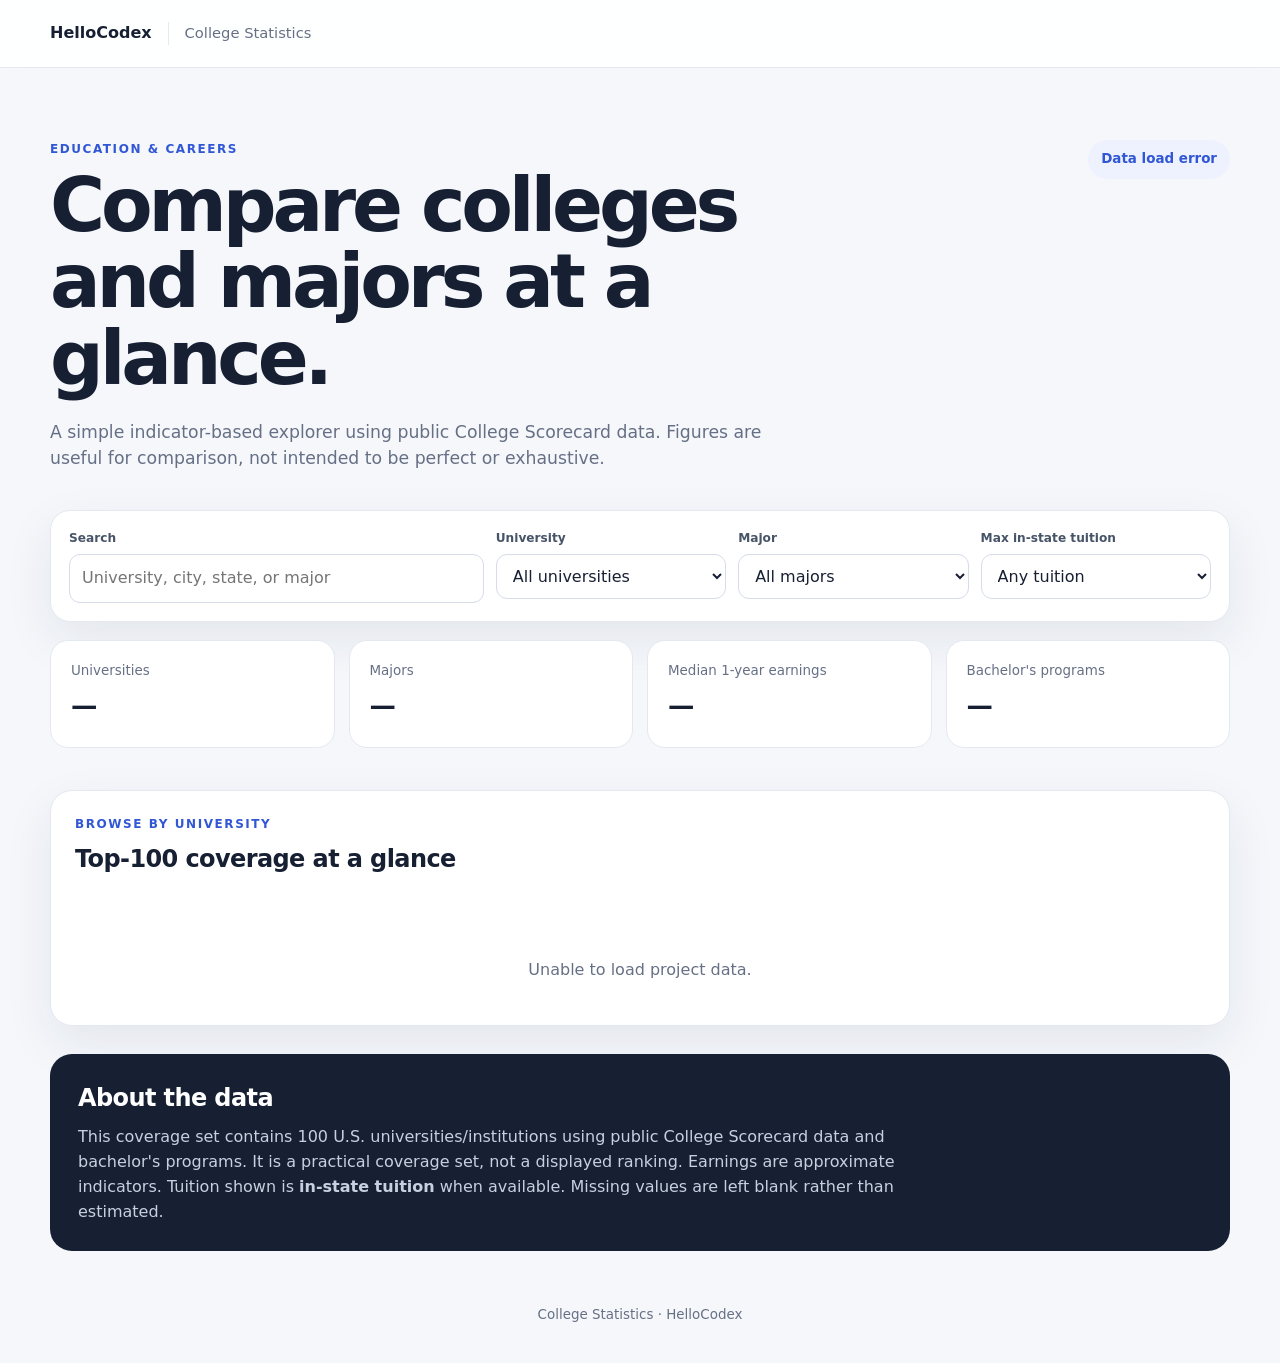
==== commit 8e3286f7: "Update College Statistics copy for Top 100 coverage" ====
--- a/projects/college-statistics/index.html
+++ b/projects/college-statistics/index.html
@@ -28,14 +28,14 @@
     </section>
 
     <section class="results-section">
-      <div class="section-heading"><div><p class="eyebrow">Browse by university</p><h2>All universities at a glance</h2></div><p id="resultCount" class="result-count"></p></div>
+      <div class="section-heading"><div><p class="eyebrow">Browse by university</p><h2>Top-100 coverage at a glance</h2></div><p id="resultCount" class="result-count"></p></div>
       <div id="universityGroups" class="university-groups"></div>
       <div id="emptyState" class="empty-state" hidden>No records match these filters.</div>
     </section>
 
-    <section class="data-note"><h2>About the data</h2><p>This pilot uses public College Scorecard data for 10 U.S. universities and bachelor's programs. Earnings are approximate indicators. Tuition shown is <strong>in-state tuition</strong> when available. Missing values are left blank rather than estimated.</p></section>
+    <section class="data-note"><h2>About the data</h2><p>This coverage set contains 100 U.S. universities/institutions using public College Scorecard data and bachelor's programs. It is a practical coverage set, not a displayed ranking. Earnings are approximate indicators. Tuition shown is <strong>in-state tuition</strong> when available. Missing values are left blank rather than estimated.</p></section>
   </main>
   <footer>College Statistics · HelloCodex</footer>
-  <script type="module" src="js/app.js?v=20260830-2"></script>
+  <script type="module" src="js/app.js?v=20260830-3"></script>
 </body>
 </html>
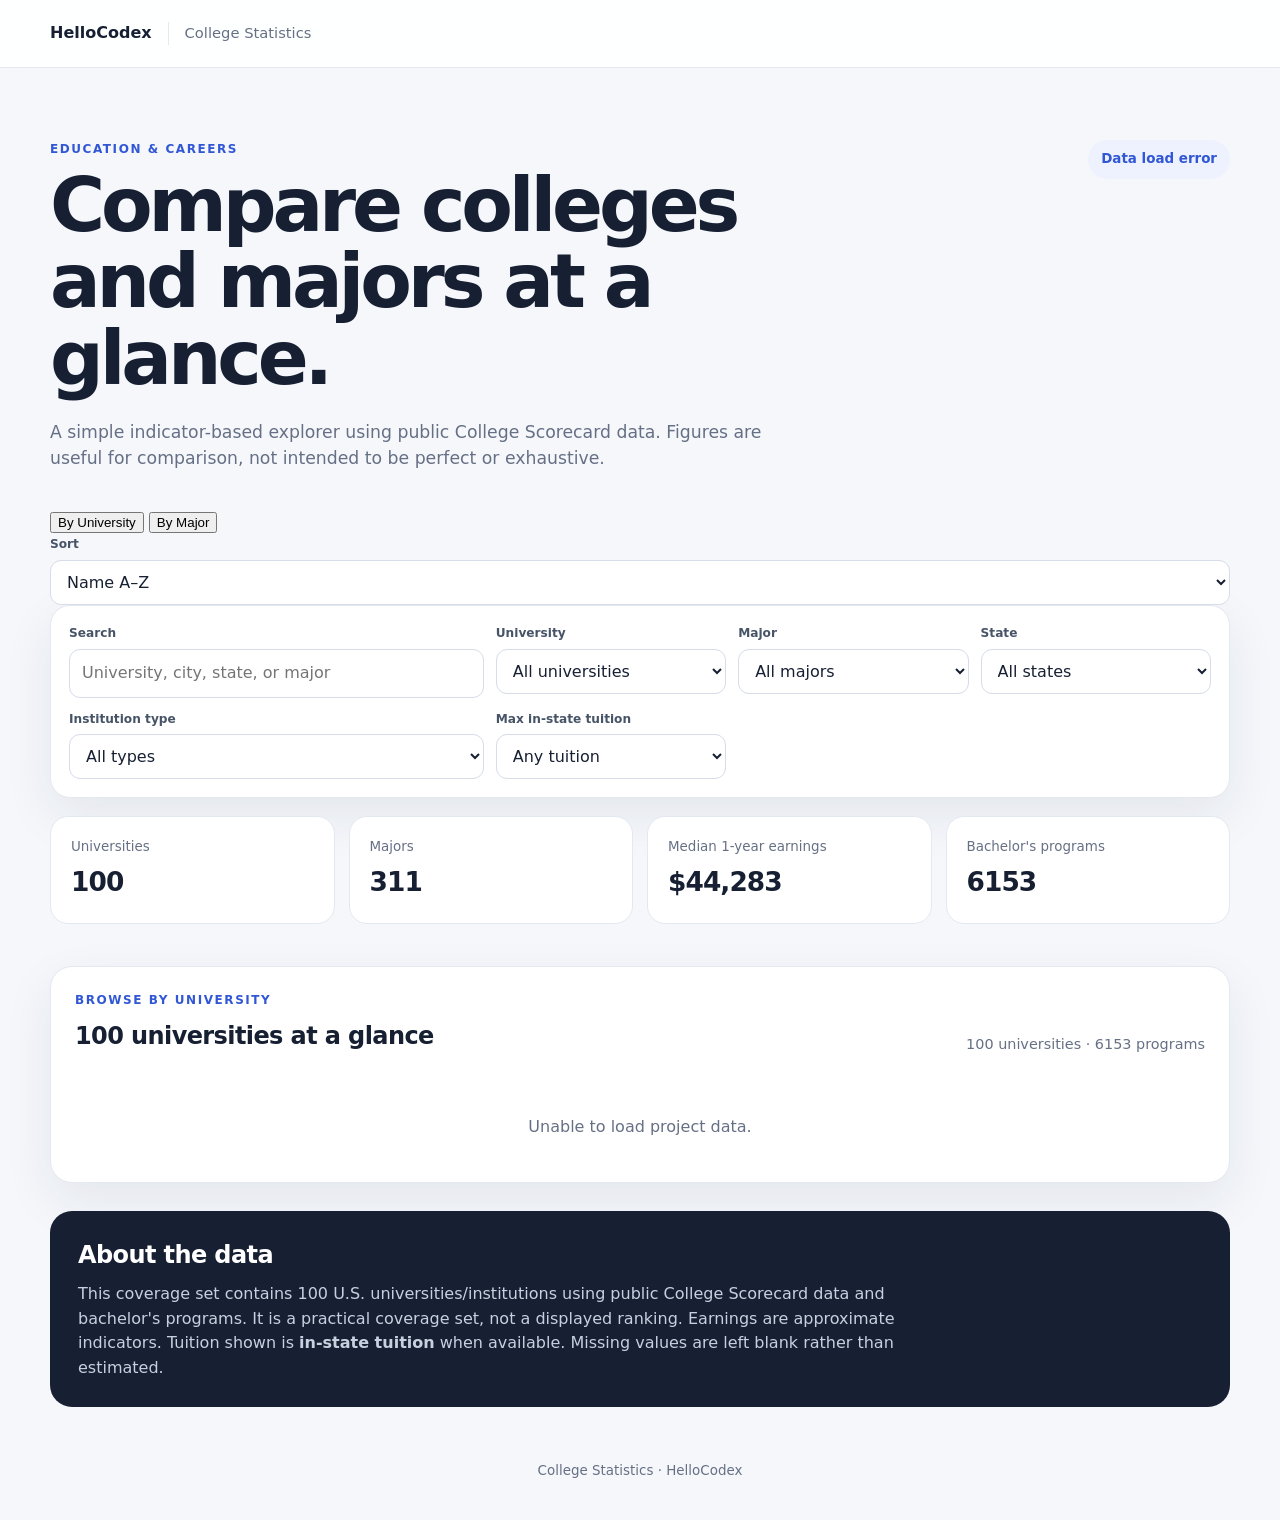
==== commit b93c299e: "Add College Statistics browse and filter controls" ====
--- a/projects/college-statistics/index.html
+++ b/projects/college-statistics/index.html
@@ -5,8 +5,8 @@
   <meta name="viewport" content="width=device-width, initial-scale=1.0" />
   <meta name="description" content="College Statistics — explore universities, majors, earnings, costs, and admissions." />
   <title>College Statistics | HelloCodex</title>
-  <link rel="stylesheet" href="css/main.css?v=20260830-2" />
-  <link rel="stylesheet" href="css/components.css?v=20260830-2" />
+  <link rel="stylesheet" href="css/main.css?v=20260905-1" />
+  <link rel="stylesheet" href="css/components.css?v=20260905-1" />
 </head>
 <body>
   <header class="topbar"><a class="brand" href="../../">HelloCodex</a><span class="project-label">College Statistics</span></header>
@@ -16,10 +16,20 @@
       <div class="hero-badge" id="dataBadge">Loading data…</div>
     </section>
 
+    <section class="view-controls" aria-label="Browse mode">
+      <div class="view-toggle" role="group" aria-label="Browse by">
+        <button type="button" class="view-button active" id="viewUniversity" data-view="university" aria-pressed="true">By University</button>
+        <button type="button" class="view-button" id="viewMajor" data-view="major" aria-pressed="false">By Major</button>
+      </div>
+      <label class="sort-field"><span>Sort</span><select id="sortFilter"><option value="name">Name A–Z</option><option value="earnings1">1-year earnings: high to low</option><option value="earnings4">4-year earnings: high to low</option><option value="tuition">In-state tuition: low to high</option><option value="acceptance">Acceptance rate: low to high</option></select></label>
+    </section>
+
     <section class="filters" aria-label="Filters and search">
       <label class="search-field"><span>Search</span><input id="searchInput" type="search" placeholder="University, city, state, or major" autocomplete="off" /></label>
       <label><span>University</span><select id="universityFilter"><option value="all">All universities</option></select></label>
       <label><span>Major</span><select id="majorFilter"><option value="all">All majors</option></select></label>
+      <label><span>State</span><select id="stateFilter"><option value="all">All states</option></select></label>
+      <label><span>Institution type</span><select id="typeFilter"><option value="all">All types</option></select></label>
       <label><span>Max in-state tuition</span><select id="tuitionFilter"><option value="all">Any tuition</option><option value="30000">Up to $30k</option><option value="50000">Up to $50k</option><option value="70000">Up to $70k</option></select></label>
     </section>
 
@@ -28,14 +38,14 @@
     </section>
 
     <section class="results-section">
-      <div class="section-heading"><div><p class="eyebrow">Browse by university</p><h2>Top-100 coverage at a glance</h2></div><p id="resultCount" class="result-count"></p></div>
-      <div id="universityGroups" class="university-groups"></div>
+      <div class="section-heading"><div><p class="eyebrow" id="browseEyebrow">Browse by university</p><h2 id="browseTitle">100 universities at a glance</h2></div><p id="resultCount" class="result-count"></p></div>
+      <div id="browseGroups" class="browse-groups"></div>
       <div id="emptyState" class="empty-state" hidden>No records match these filters.</div>
     </section>
 
     <section class="data-note"><h2>About the data</h2><p>This coverage set contains 100 U.S. universities/institutions using public College Scorecard data and bachelor's programs. It is a practical coverage set, not a displayed ranking. Earnings are approximate indicators. Tuition shown is <strong>in-state tuition</strong> when available. Missing values are left blank rather than estimated.</p></section>
   </main>
   <footer>College Statistics · HelloCodex</footer>
-  <script type="module" src="js/app.js?v=20260830-3"></script>
+  <script type="module" src="js/app.js?v=20260905-1"></script>
 </body>
 </html>
